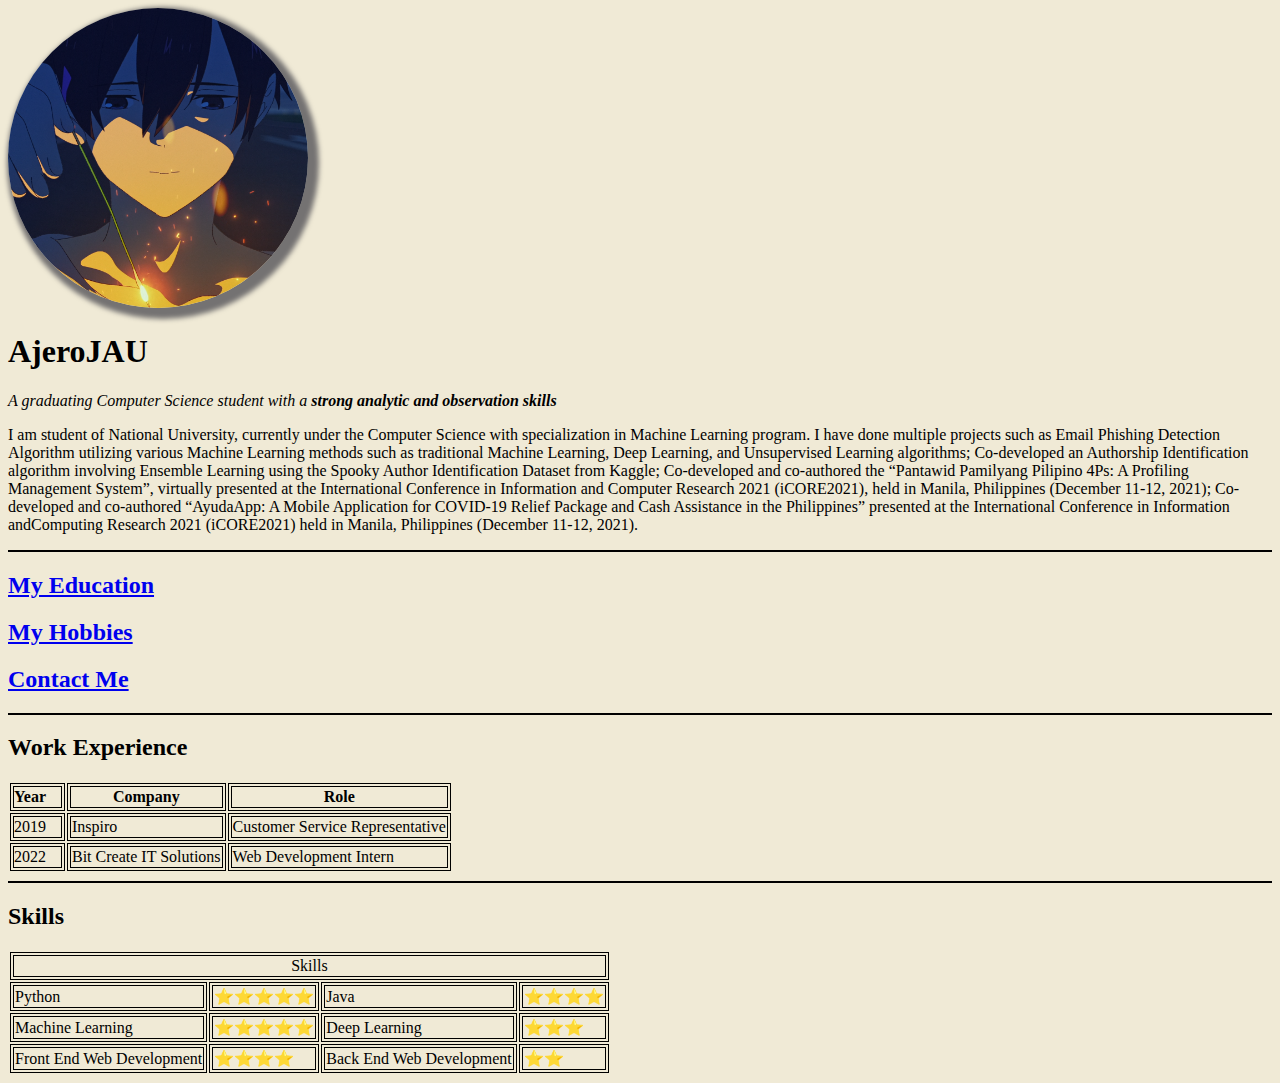
==== index.html @ 23a60d59 "Add initial sample cv website files" ====
<!DOCTYPE html>
<html lang="en-US">

<head>
    <meta charset="UTF-8">
    <meta http-equiv="X-UA-Compatible" content="IE=edge">
    <meta name="viewport" content="width=device-width, initial-scale=1.0">
    <meta name="description" content="">
    <link rel="shortcut icon" href="assets/img/favicon.ico" type="image/x-icon">
    <title>AjeroJAU Personal Site</title>
    <link rel="stylesheet" href="assets/style.css">
</head>

<body>
    <div class="square_div">
        <img src="assets/img/tomoya.png" alt="tomoya from summer ghost" id="tomoya_image">
    </div>
    <h1>AjeroJAU</h1>
    <p><em>A graduating Computer Science student with a <strong>strong analytic and observation skills</strong></em></p>
    <p>I am student of National University, currently under the Computer Science with specialization in Machine Learning
        program. I have done multiple projects such as Email Phishing Detection Algorithm utilizing various
        Machine Learning methods such as traditional Machine Learning, Deep Learning, and Unsupervised Learning
        algorithms; Co-developed an Authorship Identification algorithm involving
        Ensemble Learning using the Spooky Author Identification Dataset from Kaggle; Co-developed and co-authored the
        “Pantawid Pamilyang Pilipino 4Ps: A Profiling Management System”, virtually presented at the International
        Conference in Information and Computer Research 2021 (iCORE2021), held in Manila, Philippines (December 11-12,
        2021); Co-developed and co-authored “AyudaApp: A Mobile Application for COVID-19 Relief Package and Cash
        Assistance in the Philippines”
        presented at the International Conference in Information andComputing Research 2021 (iCORE2021) held in Manila,
        Philippines (December 11-12, 2021).
    </p>

    <hr size="2" color="black">
    <h2><a href="education.html">My Education</a></h2>
    <h2><a href="hobbies.html">My Hobbies</a></h2>
    <h2><a href="contact.html">Contact Me</a></h2>

    <hr size="2px" color="black">

    <h2><strong>Work Experience</strong></h2>

    <table class="work_table">
        <thead>
            <tr>
                <th style="padding: 0 15px 0 0;">Year</th>
                <th>Company</th>
                <th>Role</th>
            </tr>
        </thead>
        <tbody>
            <tr>
                <td style="padding: 0 15px 0 0;">2019</td>
                <td>Inspiro</td>
                <td>Customer Service Representative</td>
            </tr>
            <tr>
                <td style="padding: 0 15px 0 0;">2022</td>
                <td>Bit Create IT Solutions</td>
                <td>Web Development Intern</td>
            </tr>
        </tbody>
        <tfoot>

        </tfoot>
    </table>

    <hr size="2px" color="black">

    <h2><strong>Skills</strong></h2>

    <table class="work_table">
        <thead>
            <tr>
                <td colspan="4">
                    <center>Skills</center>
                </td>
            </tr>
        </thead>
        <tbody>
            <tr>
                <td>Python</td>
                <td>⭐⭐⭐⭐⭐</td>
                <td>Java</td>
                <td>⭐⭐⭐⭐</td>
            </tr>
            <tr>
                <td>Machine Learning</td>
                <td>⭐⭐⭐⭐⭐</td>
                <td>Deep Learning</td>
                <td>⭐⭐⭐</td>
            </tr>
            <tr>
                <td>Front End Web Development</td>
                <td>⭐⭐⭐⭐</td>
                <td>Back End Web Development</td>
                <td>⭐⭐</td>
            </tr>
        </tbody>
        <tfoot>

        </tfoot>
    </table>

</body>

</html>
---- assets/style.css ----
body{
    background-color: #f0ead6;
}

.square_div{
    display: inline-block;
    position: relative;
    height: 300px;
    width: 300px;
    overflow: hidden;
    border-radius: 50%;
    box-shadow: 5px 5px 5px 6px rgb(116, 114, 114);
}

.square_div img{
    width: auto;
    height: 100%;
    margin: 0 auto 0 -120px;
}

.work_table tr, .work_table th, .work_table td{
    border: 4px double black;
}

.skills_table tr, .skills_table th, .skills_table td{
    border: 4px double black;
}
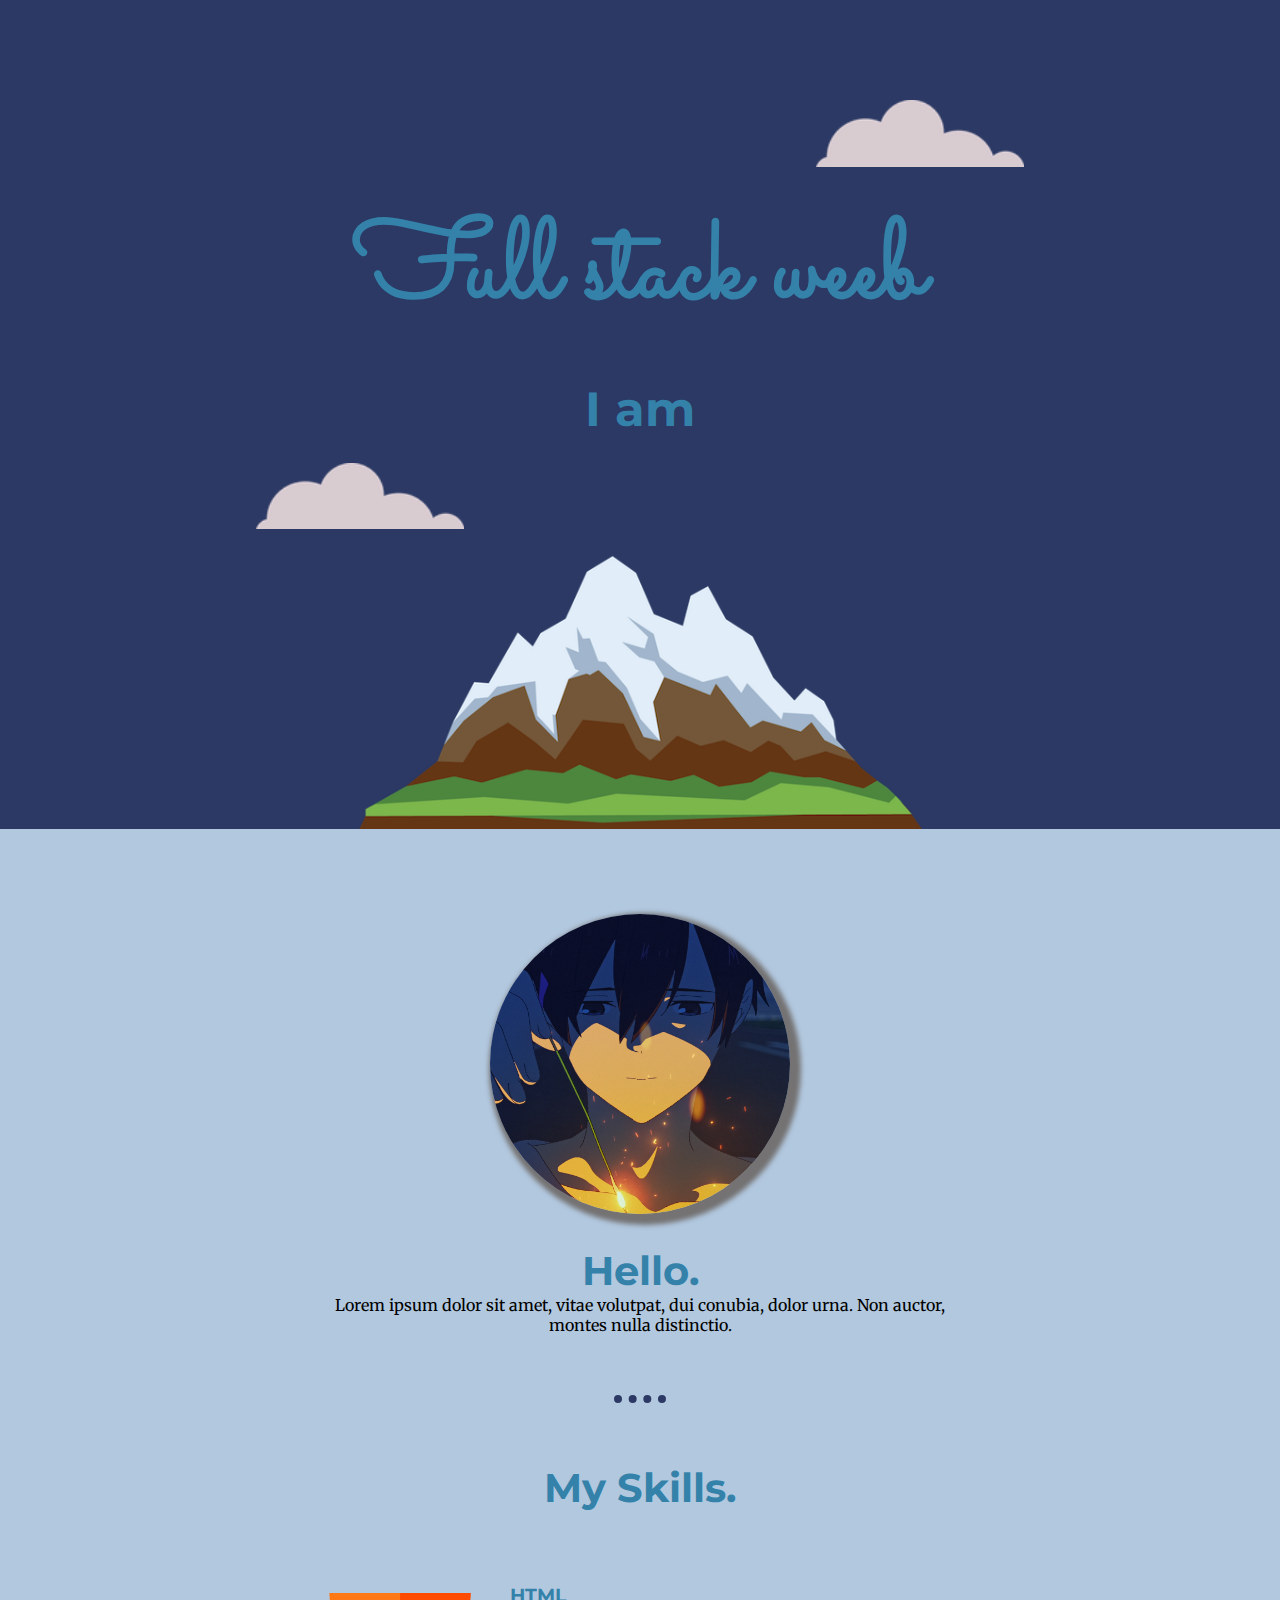
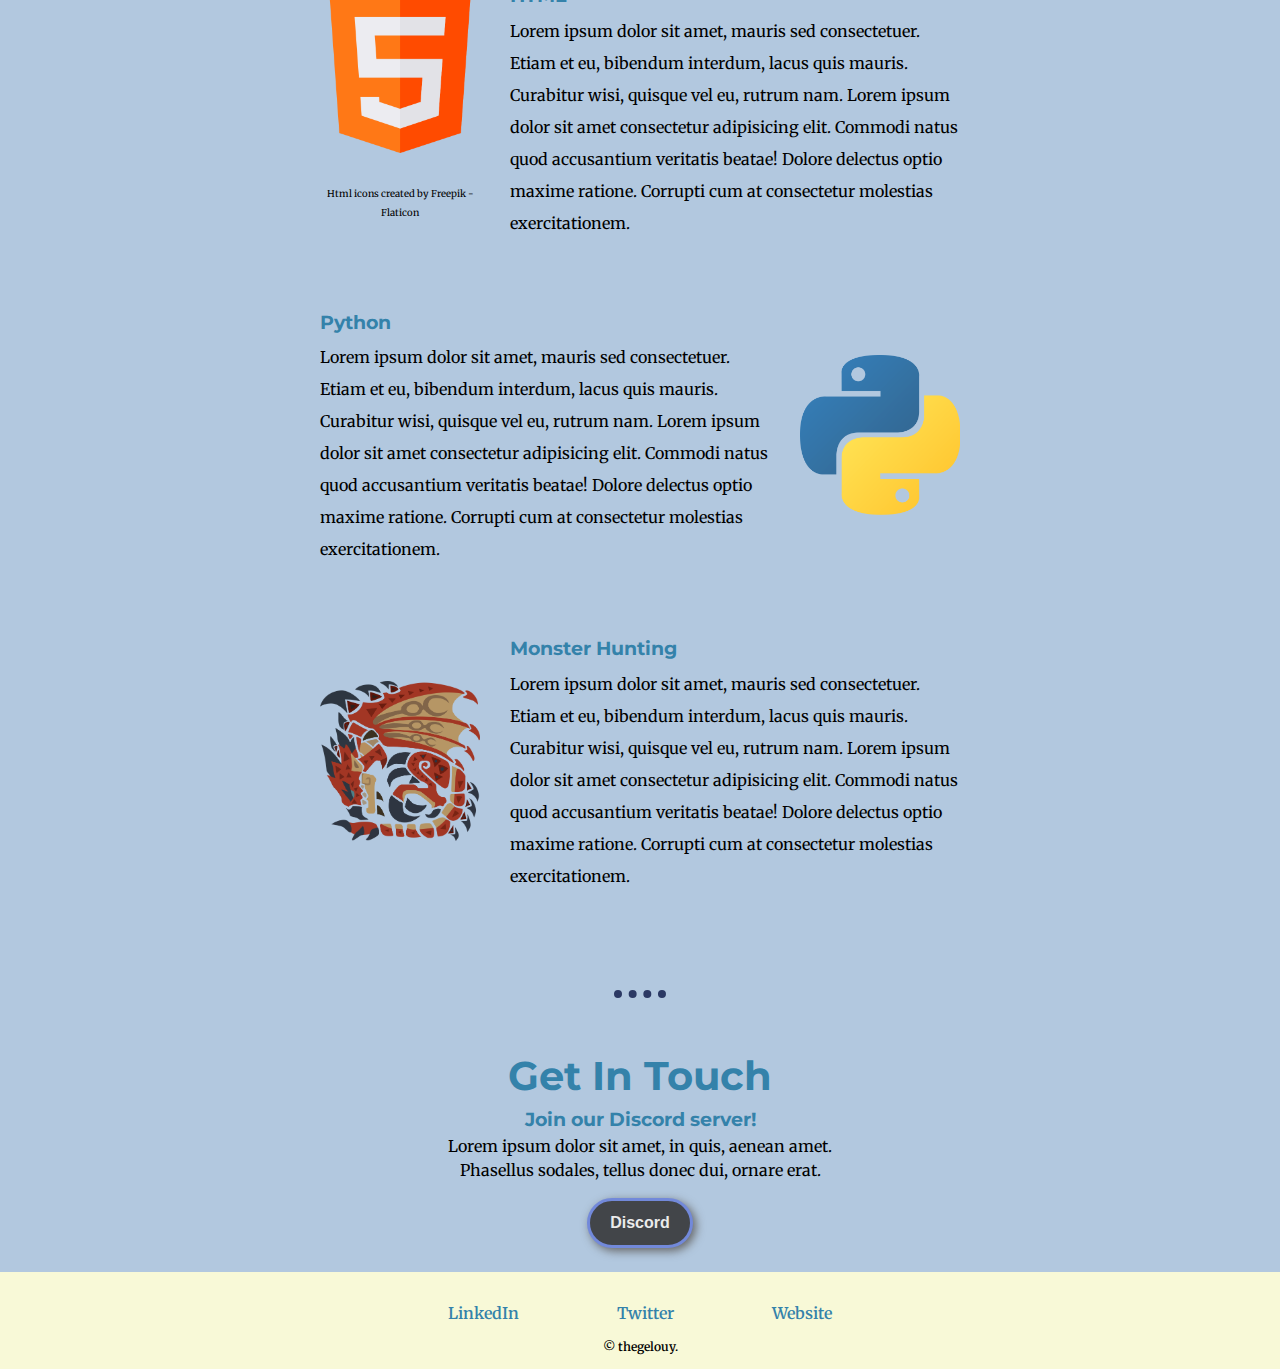
==== commit ed7bb547: "Site Version 2" ====
--- a/index.html
+++ b/index.html
@@ -1,105 +1,128 @@
 <!DOCTYPE html>
-<html lang="en-US">
+<html lang="en">
 
 <head>
     <meta charset="UTF-8">
     <meta http-equiv="X-UA-Compatible" content="IE=edge">
     <meta name="viewport" content="width=device-width, initial-scale=1.0">
-    <meta name="description" content="">
-    <link rel="shortcut icon" href="assets/img/favicon.ico" type="image/x-icon">
-    <title>AjeroJAU Personal Site</title>
+    <title>CSS Code Along</title>
     <link rel="stylesheet" href="assets/style.css">
+    <link rel="shortcut icon" href="assets/images/favicon.ico" type="image/x-icon">
+    <link rel="preconnect" href="https://fonts.googleapis.com">
+    <link rel="preconnect" href="https://fonts.gstatic.com" crossorigin>
+    <link
+        href="https://fonts.googleapis.com/css2?family=Merriweather:wght@300&family=Montserrat&family=Sacramento&display=swap"
+        rel="stylesheet">
 </head>
 
 <body>
-    <div class="square_div">
-        <img src="assets/img/tomoya.png" alt="tomoya from summer ghost" id="tomoya_image">
+
+    <div class="top-container">
+        <img src="assets/images/cloud.png" alt="cloud" class="cloud" id="first-cloud">
+        <h1>Full stack weeb</h1>
+        <h2>I am</h2>
+        <img src="assets/images/cloud.png" alt="cloud" class="cloud" id="second-cloud">
+        <img src="assets/images/mountain.png" alt="mountain" id="mountain">
     </div>
-    <h1>AjeroJAU</h1>
-    <p><em>A graduating Computer Science student with a <strong>strong analytic and observation skills</strong></em></p>
-    <p>I am student of National University, currently under the Computer Science with specialization in Machine Learning
-        program. I have done multiple projects such as Email Phishing Detection Algorithm utilizing various
-        Machine Learning methods such as traditional Machine Learning, Deep Learning, and Unsupervised Learning
-        algorithms; Co-developed an Authorship Identification algorithm involving
-        Ensemble Learning using the Spooky Author Identification Dataset from Kaggle; Co-developed and co-authored the
-        “Pantawid Pamilyang Pilipino 4Ps: A Profiling Management System”, virtually presented at the International
-        Conference in Information and Computer Research 2021 (iCORE2021), held in Manila, Philippines (December 11-12,
-        2021); Co-developed and co-authored “AyudaApp: A Mobile Application for COVID-19 Relief Package and Cash
-        Assistance in the Philippines”
-        presented at the International Conference in Information andComputing Research 2021 (iCORE2021) held in Manila,
-        Philippines (December 11-12, 2021).
-    </p>
 
-    <hr size="2" color="black">
-    <h2><a href="education.html">My Education</a></h2>
-    <h2><a href="hobbies.html">My Hobbies</a></h2>
-    <h2><a href="contact.html">Contact Me</a></h2>
+    <div class="middle-container">
 
-    <hr size="2px" color="black">
+        <div class="profile">
+            <div class="circle-image">
+                <img src="assets/images/tomoya.png" alt="tomoya" id="tomoya">
 
-    <h2><strong>Work Experience</strong></h2>
+            </div>
+            <h2>Hello.</h2>
+            <p>Lorem ipsum dolor sit amet, vitae volutpat, dui conubia, dolor urna. Non auctor, montes nulla distinctio.
+            </p>
+        </div>
 
-    <table class="work_table">
-        <thead>
-            <tr>
-                <th style="padding: 0 15px 0 0;">Year</th>
-                <th>Company</th>
-                <th>Role</th>
-            </tr>
-        </thead>
-        <tbody>
-            <tr>
-                <td style="padding: 0 15px 0 0;">2019</td>
-                <td>Inspiro</td>
-                <td>Customer Service Representative</td>
-            </tr>
-            <tr>
-                <td style="padding: 0 15px 0 0;">2022</td>
-                <td>Bit Create IT Solutions</td>
-                <td>Web Development Intern</td>
-            </tr>
-        </tbody>
-        <tfoot>
+        <hr>
 
-        </tfoot>
-    </table>
+        <div class="skills">
+            <h2>My Skills.</h2>
+            <div class="skill-row-html">
+                <div class="skill-img-html">
+                    <img class="html-img" src="assets/images/html.png" alt="html"><br>
+                    <a href="https://www.flaticon.com/free-icons/html" class="img-attribute" title="html icons"
+                        target="_blank">
+                        Html icons created by Freepik -Flaticon
+                    </a>
+                </div>
+                <div class="skill-content">
+                    <h3>HTML</h3>
+                    <p class="skill-html-p">Lorem ipsum dolor sit amet, mauris sed consectetuer. Etiam et eu, bibendum
+                        interdum, lacus quis mauris. Curabitur wisi, quisque vel eu, rutrum nam. Lorem ipsum dolor sit
+                        amet
+                        consectetur adipisicing elit.
+                        Commodi natus quod accusantium veritatis beatae! Dolore delectus optio maxime ratione. Corrupti
+                        cum
+                        at consectetur molestias exercitationem.</p>
+                </div>
+            </div>
 
-    <hr size="2px" color="black">
+            <div class="skill-row-python">
+                <div class="skill-img-python">
+                    <img class="python-img" src="assets/images/python.png" alt="python">
+                </div>
 
-    <h2><strong>Skills</strong></h2>
 
-    <table class="work_table">
-        <thead>
-            <tr>
-                <td colspan="4">
-                    <center>Skills</center>
-                </td>
-            </tr>
-        </thead>
-        <tbody>
-            <tr>
-                <td>Python</td>
-                <td>⭐⭐⭐⭐⭐</td>
-                <td>Java</td>
-                <td>⭐⭐⭐⭐</td>
-            </tr>
-            <tr>
-                <td>Machine Learning</td>
-                <td>⭐⭐⭐⭐⭐</td>
-                <td>Deep Learning</td>
-                <td>⭐⭐⭐</td>
-            </tr>
-            <tr>
-                <td>Front End Web Development</td>
-                <td>⭐⭐⭐⭐</td>
-                <td>Back End Web Development</td>
-                <td>⭐⭐</td>
-            </tr>
-        </tbody>
-        <tfoot>
+                <div class="skill-content">
+                    <h3>Python</h3>
+                    <p class="skill-python-p">Lorem ipsum dolor sit amet, mauris sed consectetuer. Etiam et eu, bibendum
+                        interdum, lacus quis mauris. Curabitur wisi, quisque vel eu, rutrum nam. Lorem ipsum dolor sit
+                        amet
+                        consectetur adipisicing elit.
+                        Commodi natus quod accusantium veritatis beatae! Dolore delectus optio maxime ratione. Corrupti
+                        cum
+                        at consectetur molestias exercitationem. </p>
+                </div>
+            </div>
 
-        </tfoot>
-    </table>
+            <div class="skill-row-mh">
+                <div class="skill-img-mh">
+                    <img class="python-img" src="assets/images/rathalos.png" alt="rathalos">
+                </div>
+
+
+                <div class="skill-content">
+                    <h3>Monster Hunting</h3>
+                    <p class="skill-python-p">Lorem ipsum dolor sit amet, mauris sed consectetuer. Etiam et eu, bibendum
+                        interdum, lacus quis mauris. Curabitur wisi, quisque vel eu, rutrum nam. Lorem ipsum dolor sit
+                        amet
+                        consectetur adipisicing elit.
+                        Commodi natus quod accusantium veritatis beatae! Dolore delectus optio maxime ratione. Corrupti
+                        cum
+                        at consectetur molestias exercitationem. </p>
+                </div>
+            </div>
+        </div>
+
+    </div>
+
+    <hr>
+
+    <div class="contact-me">
+        <h2>Get In Touch</h2>
+        <h3>Join our Discord server!</h3>
+        <p>Lorem ipsum dolor sit amet, in quis, aenean amet. Phasellus sodales, tellus donec dui, ornare erat.</p>
+        <a class="btn" href="mailto:ajerojau@gmail.com">Discord</a>
+    </div>
+
+    </div>
+
+
+    <div class="bottom-container">
+        <div class="footer-content">
+            <div class="footer-links">
+                <a class="footer-link" href="https://www.linkedin.com/thegelouy">LinkedIn</a>
+                <a class="footer-link" href="https://twitter.com/thegelouy">Twitter</a>
+                <a class="footer-link" href="https://www.appbrewery.co/">Website</a>
+            </div>
+            <p class="copyright">© thegelouy.</p>
+        </div>
+
+    </div>
 
 </body>
 
--- a/assets/style.css
+++ b/assets/style.css
@@ -1,27 +1,473 @@
+html {
+    width: 100%;
+}
+
 body{
-    background-color: #f0ead6;
-}
-
-.square_div{
-    display: inline-block;
+   background-color: #B2C8DF;
+   font-family: 'Merriweather', serif;
+   font-size: 1rem;
+   margin: 0;
+}
+
+h1{
+    color: #3482AA;
+    font-family: 'Sacramento', cursive;
+    font-size: 5.265rem;
+    margin: 0;
+}
+
+
+h2{
+    font-size: 2.5rem;
+}
+
+h2, h3{
+    color: #3482AA;
+    font-family: 'Montserrat', sans-serif;
+    margin: 0;
+}
+
+p{
+    margin: 0;
+}
+
+.top-container{
+    align-items: center;
+    background-color: #2B3964;
+    display: flex;
+    flex-direction: column;
+    justify-content: center;
+    margin: 0 auto;
+    padding-top: 6.25rem;
+    row-gap: 25px;
+    text-align: center;
+}
+
+.top-container > h1{
+    font-size: 7rem;
+}
+
+.top-container > h2, .top-container > h3{
+    font-size: 3rem;
+}
+
+.cloud {
+    width: 13rem;
+}
+
+#first-cloud{
+    left: 17.5rem;
     position: relative;
-    height: 300px;
-    width: 300px;
-    overflow: hidden;
+}
+
+#second-cloud{
+    position: relative;
+    right: 17.5rem;
+}
+
+#mountain{
+    display: block;
+    margin: 0 auto;
+    width: 35.25rem;
+}
+
+.middle-container{
+    background-color: #B2C8DF;
+    padding: 25px 0;
+    width: 100%;
+} 
+
+.profile{
+    margin: 3.75rem auto;
+    text-align: center ;
+    width: 50%;
+}
+
+.circle-image{
     border-radius: 50%;
     box-shadow: 5px 5px 5px 6px rgb(116, 114, 114);
-}
-
-.square_div img{
-    width: auto;
+    height: 300px;
+    margin: 0 auto;
+    overflow: hidden;
+    width: 300px;
+}
+
+.circle-image img{
     height: 100%;
-    margin: 0 auto 0 -120px;
-}
-
-.work_table tr, .work_table th, .work_table td{
-    border: 4px double black;
-}
-
-.skills_table tr, .skills_table th, .skills_table td{
-    border: 4px double black;
-}
+    margin: 0 auto 0 -125px;
+}
+
+.profile > h2{
+    margin-top: 2rem;
+}
+
+hr{
+    border-style: none;
+    border-top: 8px dotted #2B3964;
+    width: 4%;
+}
+
+.skills{
+    margin: 3.75rem auto;
+    text-align: center;
+    width: 50%;
+}
+
+.img-attribute{
+    color: black;
+    text-align: center;
+    font-size: .6rem;
+    text-decoration: none;
+}
+
+.img-attribute:hover{
+    color: #F9C4AC;
+}
+
+.img-attribute:visited:hover{
+    color: #F9C4AC;
+}
+
+.skill-row-html{
+    display: flex;
+    line-height: 2;
+    margin: 65px auto;
+    text-align: left;
+}
+
+.skill-row-python{
+    display: flex;
+    flex-direction: row-reverse;
+    line-height: 2;
+    margin: 65px auto;
+    text-align: left;
+}
+
+.skill-row-mh{
+    display: flex;
+    line-height: 2;
+    margin: 65px auto;
+    text-align: left;
+}
+
+.skill-row > h3{
+    display: inline-block;
+    margin: 0;
+}
+
+.skill-img-html{
+    display: flex;
+    flex-direction: column;
+    justify-content: center;
+    margin-right: 1.85rem;
+    width: 25%;
+}
+
+.skill-img-python{
+    display: flex;
+    flex-direction: column;
+    justify-content: center;
+    margin-left: 1.85rem;
+    width: 25%;
+}
+
+.skill-img-mh{
+    display: flex;
+    flex-direction: column;
+    justify-content: center;
+    margin-right: 1.85rem;
+    width: 25%;
+}
+
+.skill-content{
+    display: flex;
+    flex-direction: column;
+}
+
+/* .html-img, .python-img{
+    width: 25%;
+} */
+
+/* .html-img{
+    float: left;
+    margin-right: 1.875rem;
+} */
+
+/* .python-img{
+    float: right;
+    margin-left: 1.875rem;
+} */
+
+.contact-me{
+    background-color: #B2C8DF;
+    line-height: 1.5;
+    margin: 3rem auto 1.5rem;
+    text-align: center;
+    width: 35%;
+}
+
+.contact-me > a{
+    color: rgb(235, 235, 235);
+    display: inline-block;
+    margin-top: 1rem;
+    text-decoration: none;
+    font-weight: 600;
+}
+
+.contact-me > a:hover{
+    color: #3482AA;
+}
+
+.contact-me > a:visited:hover{
+    color: #3482AA;
+}
+
+.bottom-container{
+    background-color: #F8F9D7;
+    margin: 0 auto;
+    padding: 15px 0;
+    text-align: center;
+    width: 100%;
+}
+
+.footer-content{
+    display: flex;
+    margin: 0 auto;
+    flex-direction: column;
+    width: 30%;
+}
+
+.footer-links{
+    display: flex;
+    justify-content: space-between;
+}
+
+.footer-links > a{
+    color: #3482AA;
+    display: inline-block;
+    margin-top: 1rem;
+    text-decoration: none;
+    font-weight: 600;
+}
+
+.footer-links > a:hover{
+    color: black;
+}
+
+.footer-links > a:visited:hover{
+    color: black;
+}
+
+.footer-content > p{
+    color: black;
+    display: block;
+    font-size: 0.75rem;
+    margin-top: 1rem;
+    text-decoration: none;
+    font-weight: 600;
+}
+
+.btn {
+    -webkit-border-radius: 1.8rem;
+    -moz-border-radius: 1.8rem;
+    border-radius: 1.8rem;
+    -webkit-box-shadow: 0.1875rem 0.1875rem 0.625rem #666666;
+    -moz-box-shadow: 0.1875rem 0.1875rem 0.625rem #666666;
+    box-shadow: 0.1875rem 0.1875rem 0.625rem #666666;
+    font-family: Arial;
+    color: #ffffff;
+    font-size: 1rem;
+    background: #424549;
+    padding: 0.625rem 1.25rem;
+    border: solid #7289da 0.2rem;
+    text-decoration: none;
+  }
+  
+.btn:hover {
+    background: #7289da;
+    text-decoration: none;
+}
+
+
+/* ########################################################################### */
+
+@media screen and (max-width: 480px) {
+    
+    h1{
+        color: #3482AA;
+        font-family: 'Sacramento', cursive;
+        font-size: 3.5rem;
+        margin: 0;
+    }
+    
+    
+    h2{
+        font-size: 1.5rem;
+    }
+
+    .top-container{
+        align-items: center;
+        background-color: #2B3964;
+        display: flex;
+        flex-direction: column;
+        justify-content: center;
+        margin: 0 auto;
+        overflow: hidden;
+        padding-top: 3.25rem;
+        row-gap: 0.75rem;
+        text-align: center;
+    }
+    
+    .top-container > h1{
+        font-size: 4rem;
+        line-height: 0.95;
+    }
+    
+    .top-container > h2, .top-container > h3{
+        font-size: 1.5rem;
+        line-height: 0.25;
+    }
+    
+    .cloud {
+        width: 10rem;
+    }
+    
+    #first-cloud{
+        left: 9.5rem;
+        position: relative;
+    }
+    
+    #second-cloud{
+        position: relative;
+        right: 9.5rem;
+    }
+    
+    #mountain{
+        display: block;
+        margin: 0 auto;
+        width: 19.25rem;
+    }
+    
+    .middle-container{
+        background-color: #B2C8DF;
+        padding: 1rem 0 1.5rem;
+        width: 100%;
+    } 
+    
+    .profile{
+        margin: 2.25rem auto 2.75rem;
+        text-align: center ;
+        width: 100%;
+    }
+    
+    .circle-image{
+        border-radius: 50%;
+        box-shadow: 5px 5px 5px 6px rgb(116, 114, 114);
+        height: 200px;
+        margin: 0 auto;
+        overflow: hidden;
+        width: 200px;
+    }
+    
+    .circle-image img{
+        height: 100%;
+        margin: 0 auto 0 -82.5px;
+    }
+    
+    .profile > h2{
+        margin: 2rem 0 0.5rem;
+
+    }
+    
+    hr{
+        border-style: none;
+        border-top: 0.5rem dotted #2B3964;
+        width: 20%;
+    }
+    
+    .skills{
+        margin: 3.75rem auto;
+        text-align: center;
+        width: 90%;
+    }
+
+    .img-attribute{
+        color: black;
+        text-align: center;
+        font-size: .55rem;
+        text-decoration: none;
+    }
+
+    .skills > div{
+        align-items: center;
+        display: flex;
+        flex-direction: column;
+        line-height: 1.55;
+        margin: 4rem auto;
+        text-align: left;
+    }
+    
+    .skill-img-html{
+        display: flex;
+        flex-direction: column;
+        justify-content: center;
+        margin: 0 0 1rem;
+        width: 60%;
+    }
+    
+    .skill-img-python{
+        display: flex;
+        flex-direction: column;
+        justify-content: center;
+        margin: 0 0 1rem;
+        width: 60%;
+    }
+    
+    .skill-img-mh{
+        display: flex;
+        flex-direction: column;
+        justify-content: center;
+        margin: 0 0 1rem;
+        width: 60%;
+    }
+    
+    .contact-me{
+        background-color: #B2C8DF;
+        line-height: 1.5;
+        margin: 3rem auto 1.5rem;
+        text-align: center;
+        width: 90%;
+    }
+    
+    .bottom-container{
+        background-color: #F8F9D7;
+        margin: 0 auto;
+        padding: 15px 0;
+        text-align: center;
+        width: 100%;
+    }
+    
+    .footer-content{
+        display: flex;
+        margin: 0 auto;
+        flex-direction: column;
+        width: 90%;
+    }
+
+    .btn {
+        -webkit-border-radius: 1.8rr;
+        -moz-border-radius: 1.8rem;
+        border-radius: 1.8rem;
+        -webkit-box-shadow: 0.1875rem 0.1875rem 0.625rem #666666;
+        -moz-box-shadow: 0.1875rem 0.1875rem 0.625rem #666666;
+        box-shadow: 0.1875rem 0.1875rem 0.625rem #666666;
+        font-family: Arial;
+        color: #ffffff;
+        font-size: 0.9rem;
+        background: #424549;
+        padding: 0.625rem 1.25rem;
+        border: solid #7289da 0.2rem;
+        text-decoration: none;
+      }
+      
+  }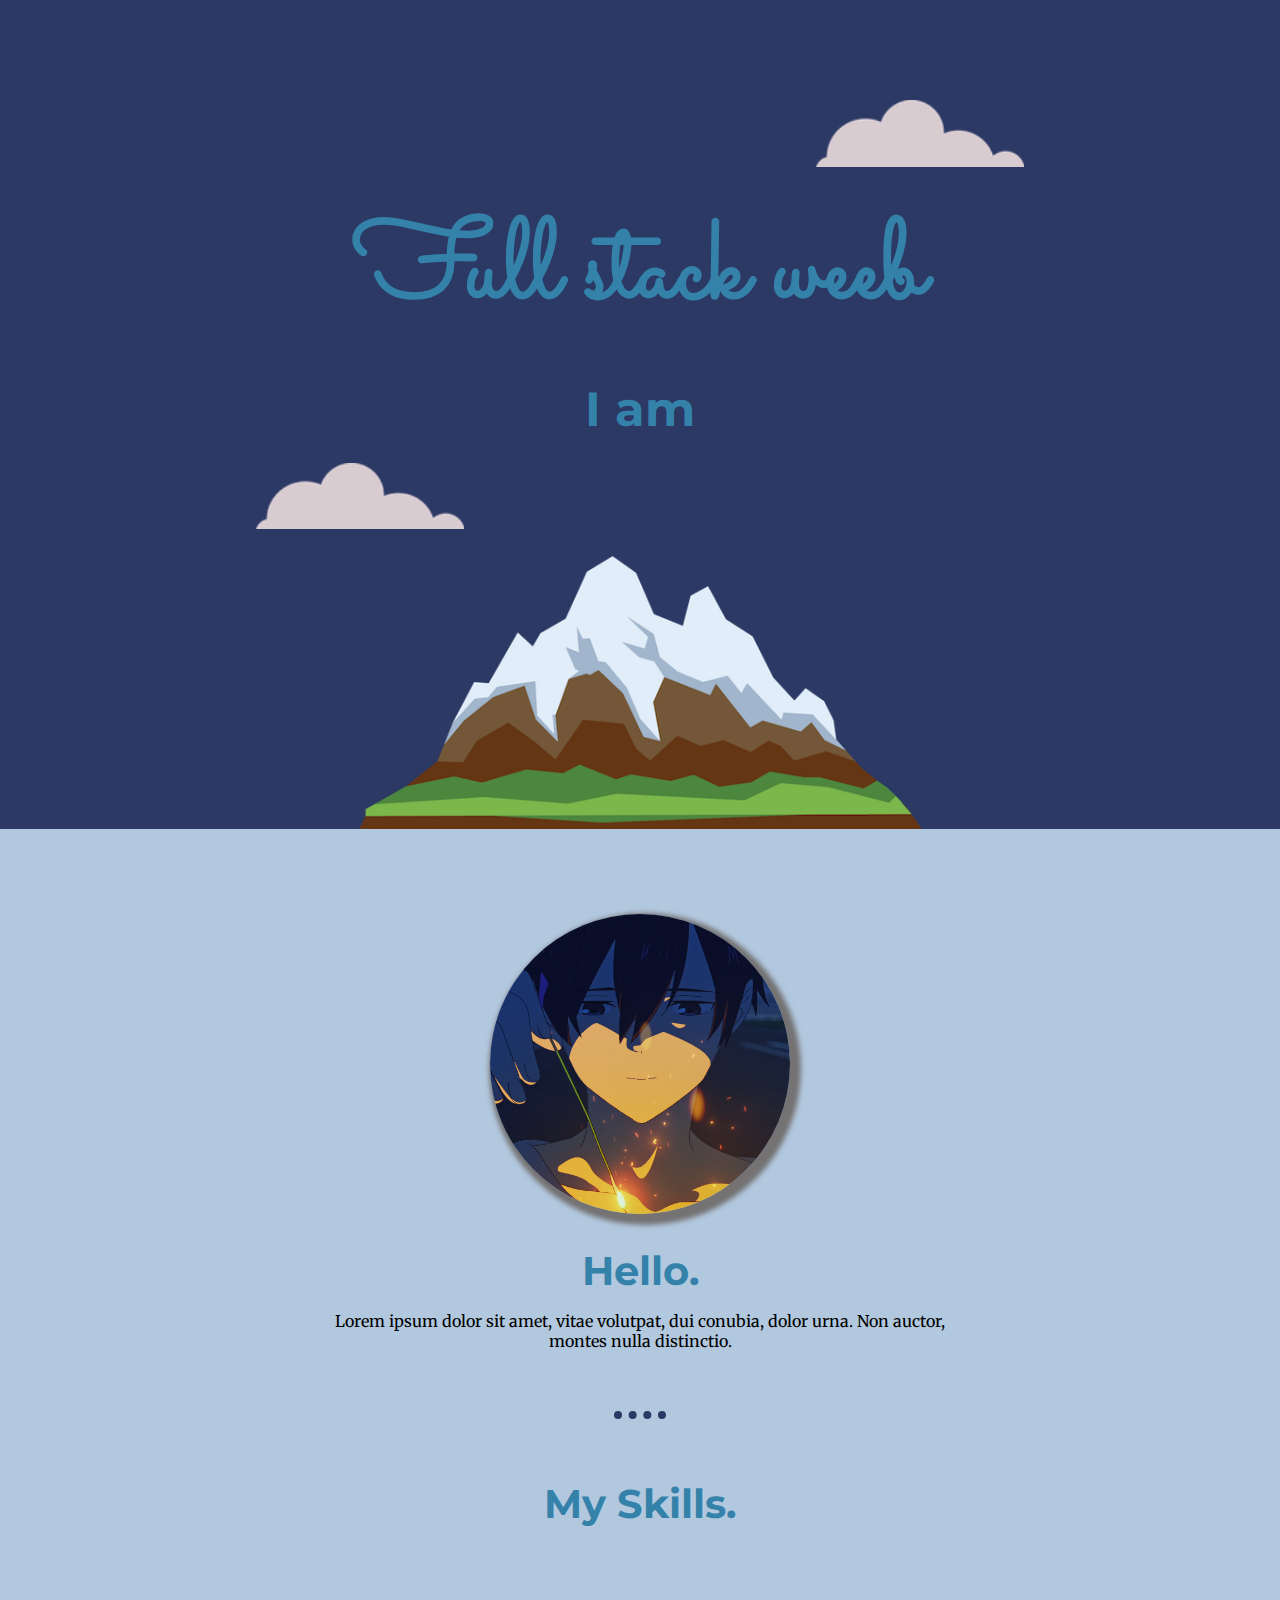
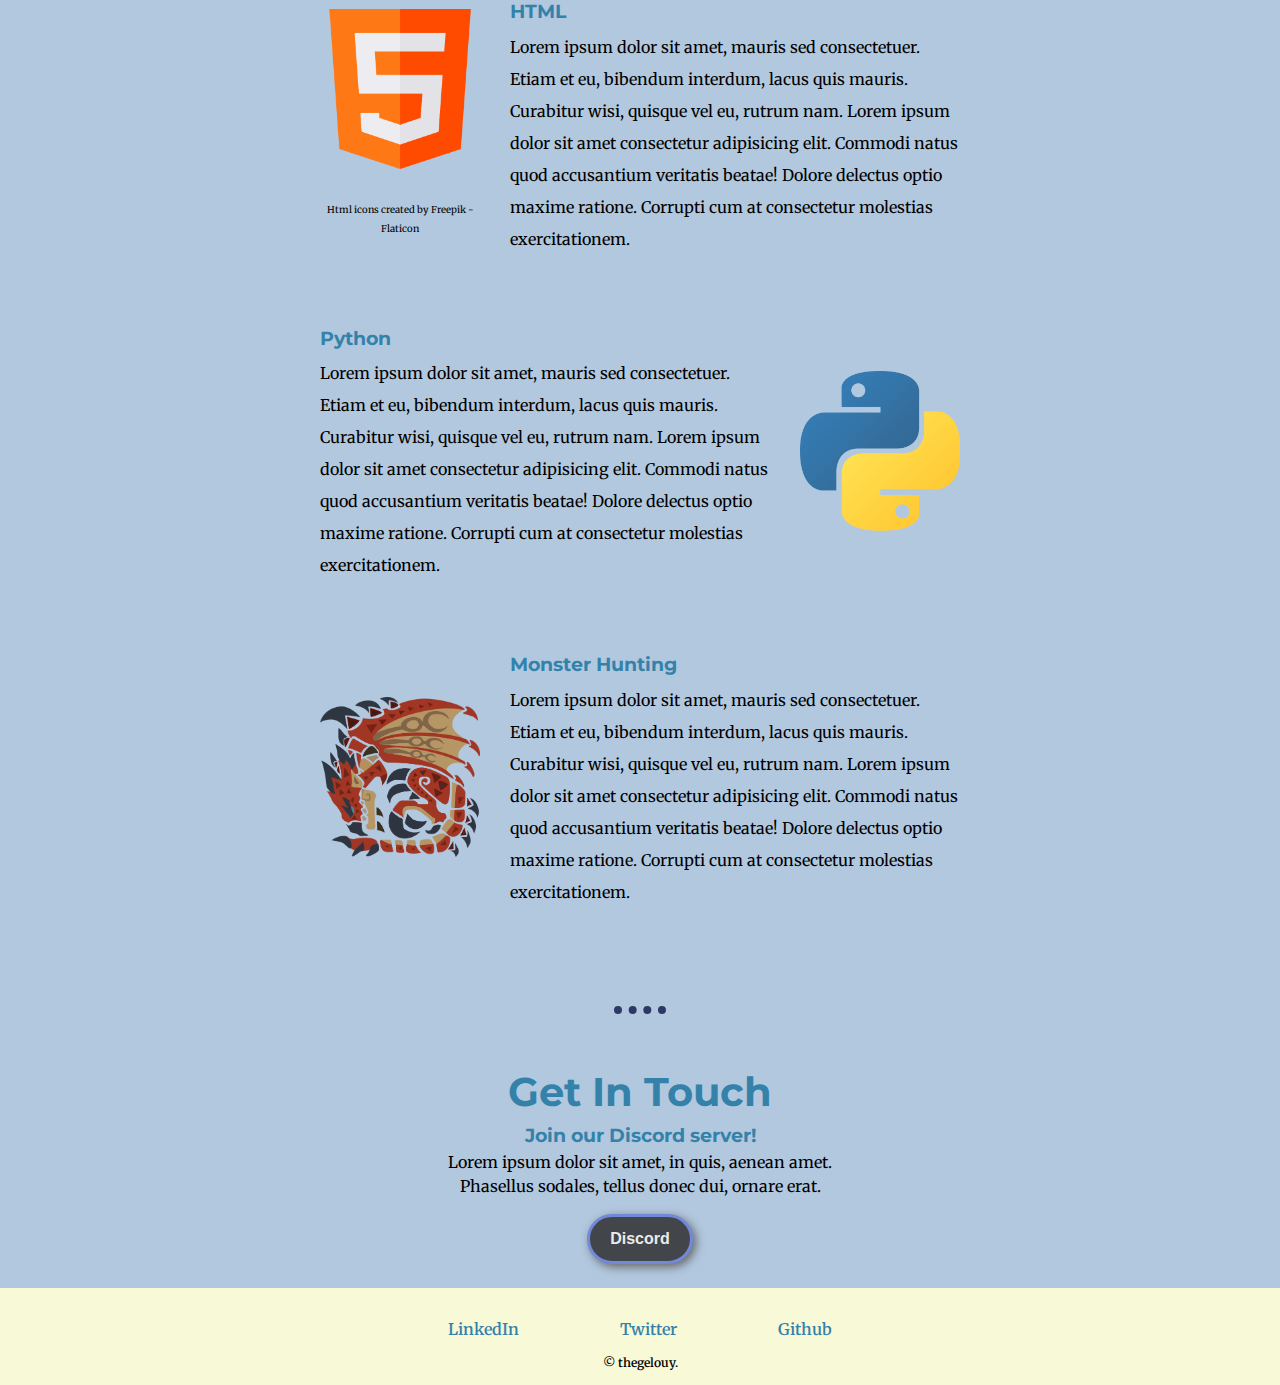
==== commit 7dd48d89: "added hunting easter egg and fixed link redirects" ====
--- a/index.html
+++ b/index.html
@@ -13,6 +13,7 @@
     <link
         href="https://fonts.googleapis.com/css2?family=Merriweather:wght@300&family=Montserrat&family=Sacramento&display=swap"
         rel="stylesheet">
+    <script src="assets/script.js" defer></script>
 </head>
 
 <body>
@@ -43,7 +44,7 @@
             <h2>My Skills.</h2>
             <div class="skill-row-html">
                 <div class="skill-img-html">
-                    <img class="html-img" src="assets/images/html.png" alt="html"><br>
+                    <img class="" src="assets/images/html.png" alt="html"><br>
                     <a href="https://www.flaticon.com/free-icons/html" class="img-attribute" title="html icons"
                         target="_blank">
                         Html icons created by Freepik -Flaticon
@@ -63,7 +64,7 @@
 
             <div class="skill-row-python">
                 <div class="skill-img-python">
-                    <img class="python-img" src="assets/images/python.png" alt="python">
+                    <img class="" src="assets/images/python.png" alt="python">
                 </div>
 
 
@@ -80,11 +81,10 @@
             </div>
 
             <div class="skill-row-mh">
-                <div class="skill-img-mh">
-                    <img class="python-img" src="assets/images/rathalos.png" alt="rathalos">
+                <div class="skill-img-mh" id="skill-img-mh">
+                    <img id="mh-img" onclick="changeBackgroundColor('red');" src="assets/images/rathalos.png"
+                        alt="rathalos">
                 </div>
-
-
                 <div class="skill-content">
                     <h3>Monster Hunting</h3>
                     <p class="skill-python-p">Lorem ipsum dolor sit amet, mauris sed consectetuer. Etiam et eu, bibendum
@@ -115,15 +115,14 @@
     <div class="bottom-container">
         <div class="footer-content">
             <div class="footer-links">
-                <a class="footer-link" href="https://www.linkedin.com/thegelouy">LinkedIn</a>
-                <a class="footer-link" href="https://twitter.com/thegelouy">Twitter</a>
-                <a class="footer-link" href="https://www.appbrewery.co/">Website</a>
+                <a class="footer-link" href="https://www.linkedin.com/in/thegelouy" target="_blank">LinkedIn</a>
+                <a class="footer-link" href="https://twitter.com/thegelouyy" target="_blank">Twitter</a>
+                <a class="footer-link" href="https://github.com/outworldthing" target="_blank">Github</a>
             </div>
             <p class="copyright">© thegelouy.</p>
         </div>
 
     </div>
-
 </body>
 
 </html>--- a/assets/style.css
+++ b/assets/style.css
@@ -101,6 +101,10 @@
     margin-top: 2rem;
 }
 
+.profile > p{
+    margin-top: 1rem;
+}
+
 hr{
     border-style: none;
     border-top: 8px dotted #2B3964;
@@ -197,6 +201,55 @@
     float: right;
     margin-left: 1.875rem;
 } */
+
+/* #mh-img{
+    float: right;
+    margin-left: 1.875rem;
+} */
+
+.ambush{
+    position: absolute;
+    width: 13%;
+}
+
+.vibrate {
+    animation: shake 0.4s;
+    animation-iteration-count: infinite;
+}
+  
+@keyframes shake {
+0% { transform: translate(1px, 1px) rotate(0deg); }
+10% { transform: translate(-1px, -2px) rotate(-1deg); }
+20% { transform: translate(-3px, 0px) rotate(1deg); }
+30% { transform: translate(3px, 2px) rotate(0deg); }
+40% { transform: translate(1px, -1px) rotate(1deg); }
+50% { transform: translate(-1px, 2px) rotate(-1deg); }
+60% { transform: translate(-3px, 1px) rotate(0deg); }
+70% { transform: translate(3px, 1px) rotate(-1deg); }
+80% { transform: translate(-1px, -1px) rotate(1deg); }
+90% { transform: translate(1px, 2px) rotate(0deg); }
+100% { transform: translate(1px, -2px) rotate(-1deg); }
+}
+
+.shimmer {
+    animation: shimmer 0.7s;
+    animation-iteration-count: infinite;
+}
+
+@keyframes shimmer {
+    0% { opacity: 1; }
+    10% { opacity: 0.8; }
+    25% { opacity: 0.6; }
+    30% { opacity: 0.4; }
+    40% { opacity: 0.2; }
+    50% { opacity: 0.0; }
+    60% { opacity: 0.2; }
+    70% { opacity: 0.4; }
+    80% { opacity: 0.6; }
+    90% { opacity: 0.8; }
+    100% { opacity: 1; }
+}
+
 
 .contact-me{
     background-color: #B2C8DF;
@@ -430,6 +483,11 @@
         margin: 0 0 1rem;
         width: 60%;
     }
+
+    .ambush{
+        position: absolute;
+        width: 54%;
+    }
     
     .contact-me{
         background-color: #B2C8DF;
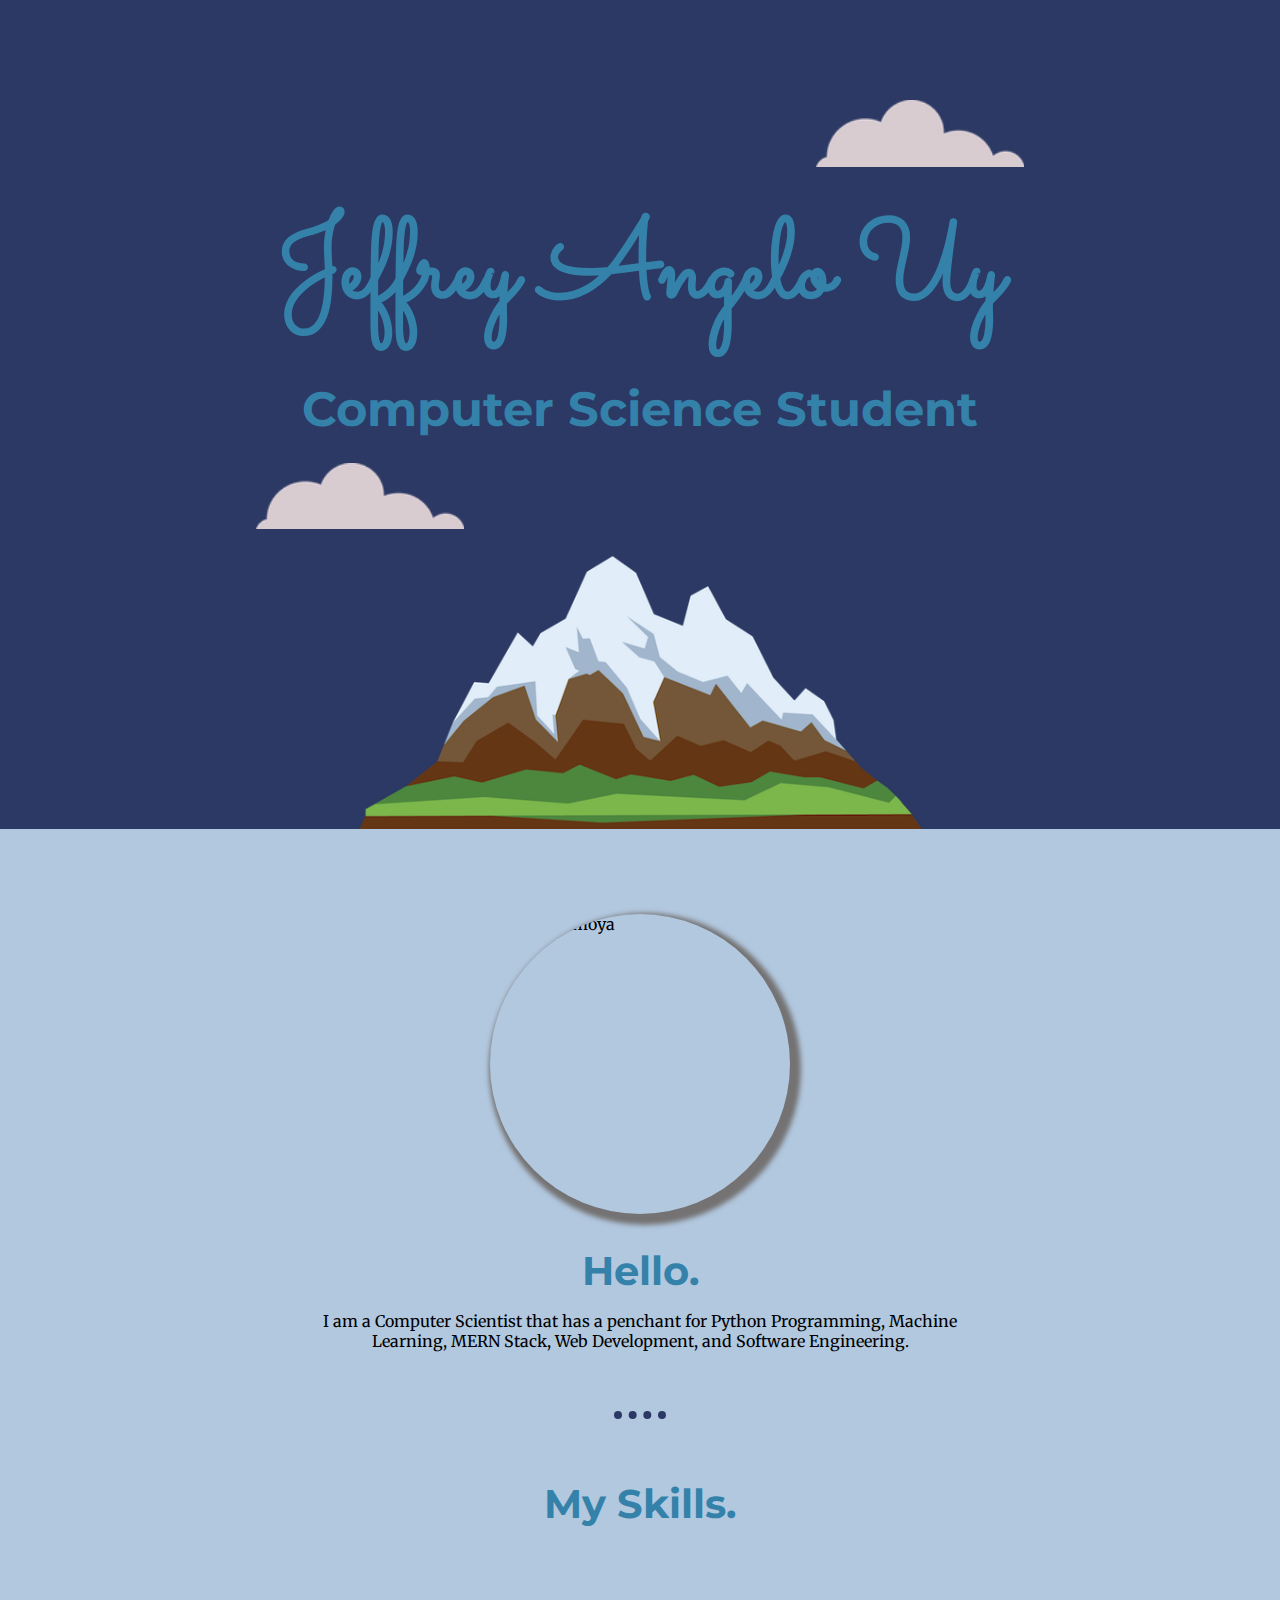
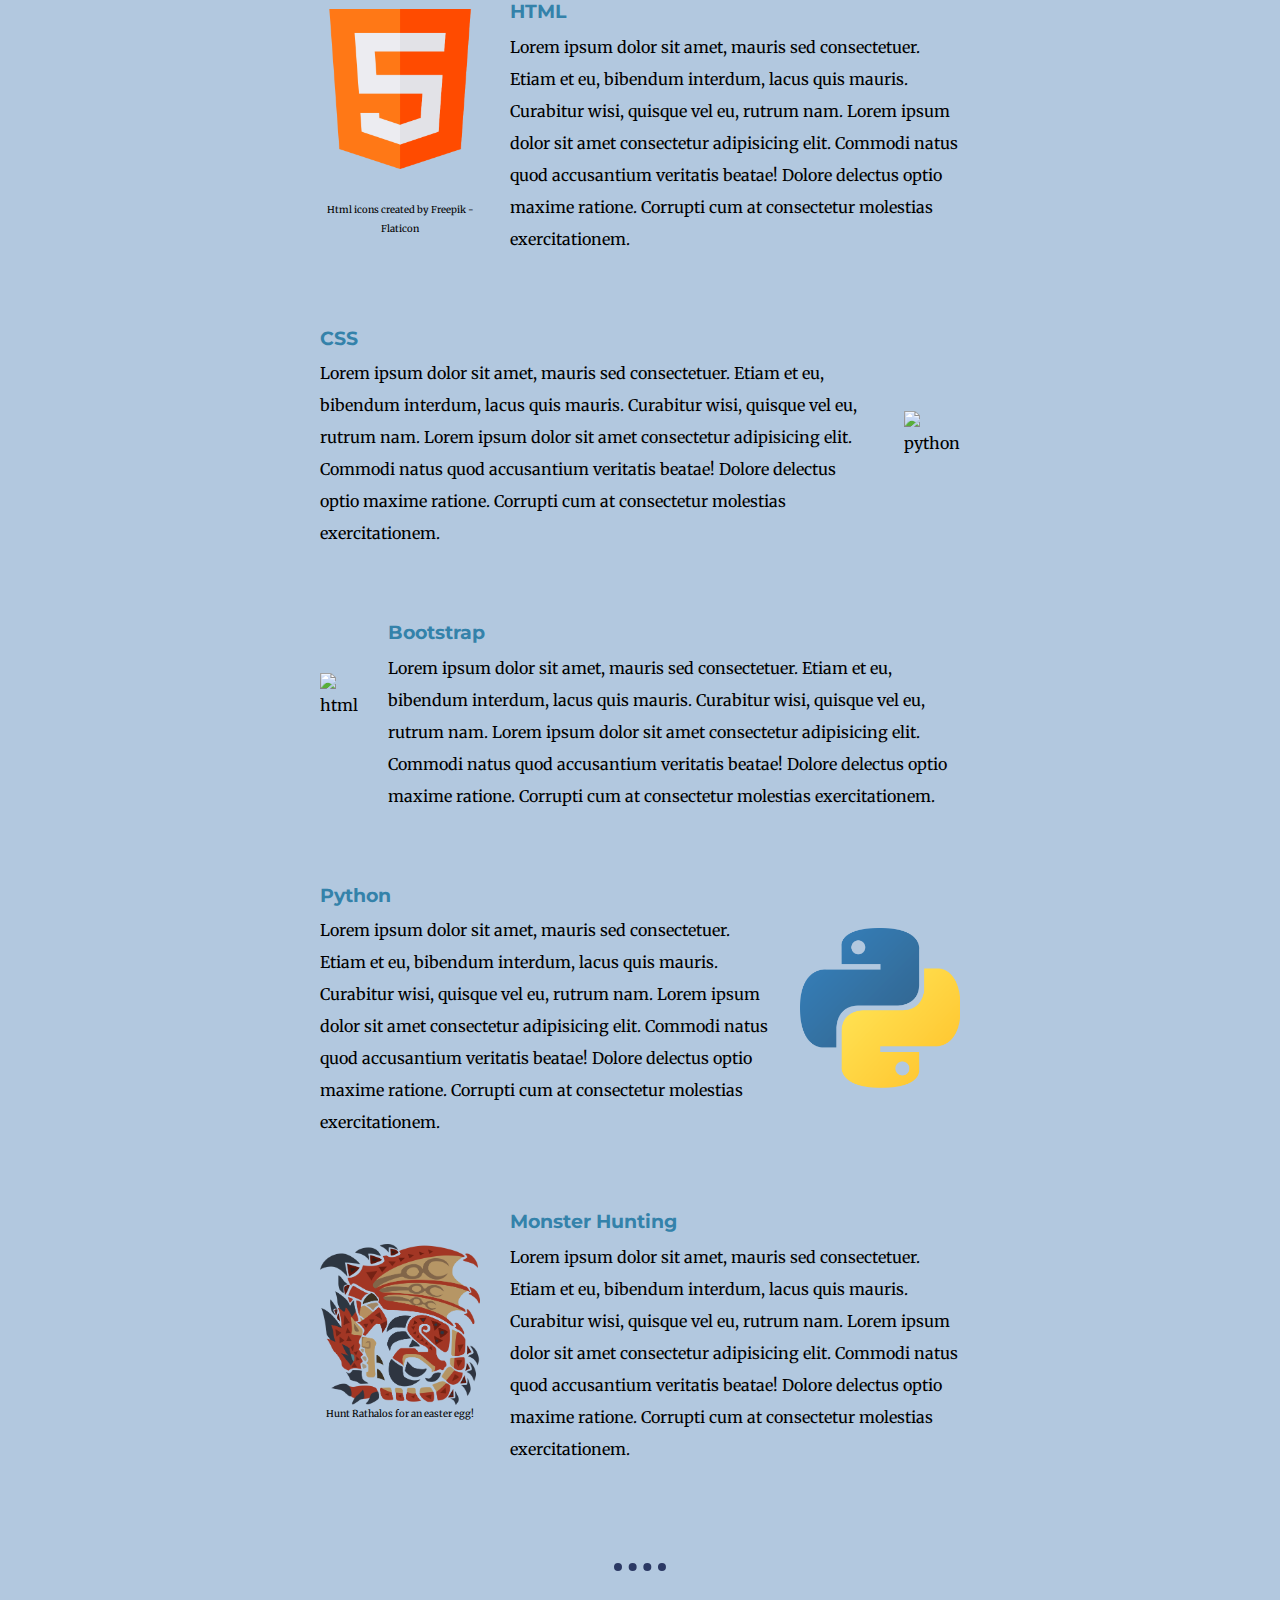
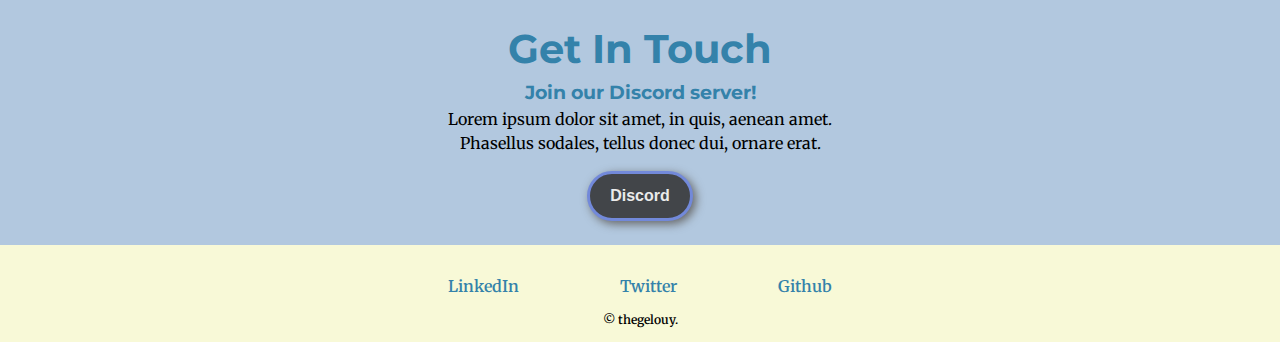
==== commit a61cb699: "Update index.html" ====
--- a/index.html
+++ b/index.html
@@ -20,8 +20,8 @@
 
     <div class="top-container">
         <img src="assets/images/cloud.png" alt="cloud" class="cloud" id="first-cloud">
-        <h1>Full stack weeb</h1>
-        <h2>I am</h2>
+        <h1>Jeffrey Angelo Uy</h1>
+        <h2>Computer Science Student</h2>
         <img src="assets/images/cloud.png" alt="cloud" class="cloud" id="second-cloud">
         <img src="assets/images/mountain.png" alt="mountain" id="mountain">
     </div>
@@ -30,11 +30,12 @@
 
         <div class="profile">
             <div class="circle-image">
-                <img src="assets/images/tomoya.png" alt="tomoya" id="tomoya">
+                <img src="assets/images/uy.jpg" alt="tomoya" id="tomoya">
 
             </div>
             <h2>Hello.</h2>
-            <p>Lorem ipsum dolor sit amet, vitae volutpat, dui conubia, dolor urna. Non auctor, montes nulla distinctio.
+            <p>I am a Computer Scientist that has a penchant for Python Programming, Machine Learning, MERN Stack, Web
+                Development, and Software Engineering.
             </p>
         </div>
 
@@ -64,6 +65,40 @@
 
             <div class="skill-row-python">
                 <div class="skill-img-python">
+                    <img class="" src="assets/images/css.png" alt="python">
+                </div>
+
+
+                <div class="skill-content">
+                    <h3>CSS</h3>
+                    <p class="skill-python-p">Lorem ipsum dolor sit amet, mauris sed consectetuer. Etiam et eu, bibendum
+                        interdum, lacus quis mauris. Curabitur wisi, quisque vel eu, rutrum nam. Lorem ipsum dolor sit
+                        amet
+                        consectetur adipisicing elit.
+                        Commodi natus quod accusantium veritatis beatae! Dolore delectus optio maxime ratione. Corrupti
+                        cum
+                        at consectetur molestias exercitationem. </p>
+                </div>
+            </div>
+
+            <div class="skill-row-html">
+                <div class="skill-img-html">
+                    <img class="" src="assets/images/bootstrap.svg" alt="html"><br>
+                </div>
+                <div class="skill-content">
+                    <h3>Bootstrap</h3>
+                    <p class="skill-html-p">Lorem ipsum dolor sit amet, mauris sed consectetuer. Etiam et eu, bibendum
+                        interdum, lacus quis mauris. Curabitur wisi, quisque vel eu, rutrum nam. Lorem ipsum dolor sit
+                        amet
+                        consectetur adipisicing elit.
+                        Commodi natus quod accusantium veritatis beatae! Dolore delectus optio maxime ratione. Corrupti
+                        cum
+                        at consectetur molestias exercitationem.</p>
+                </div>
+            </div>
+
+            <div class="skill-row-python">
+                <div class="skill-img-python">
                     <img class="" src="assets/images/python.png" alt="python">
                 </div>
 
@@ -80,10 +115,14 @@
                 </div>
             </div>
 
+
             <div class="skill-row-mh">
                 <div class="skill-img-mh" id="skill-img-mh">
                     <img id="mh-img" onclick="changeBackgroundColor('red');" src="assets/images/rathalos.png"
                         alt="rathalos">
+                    <a href="#" class="img-attribute" title="html icons" target="_blank">
+                        Hunt Rathalos for an easter egg!
+                    </a>
                 </div>
                 <div class="skill-content">
                     <h3>Monster Hunting</h3>
@@ -125,4 +164,4 @@
     </div>
 </body>
 
-</html>+</html>
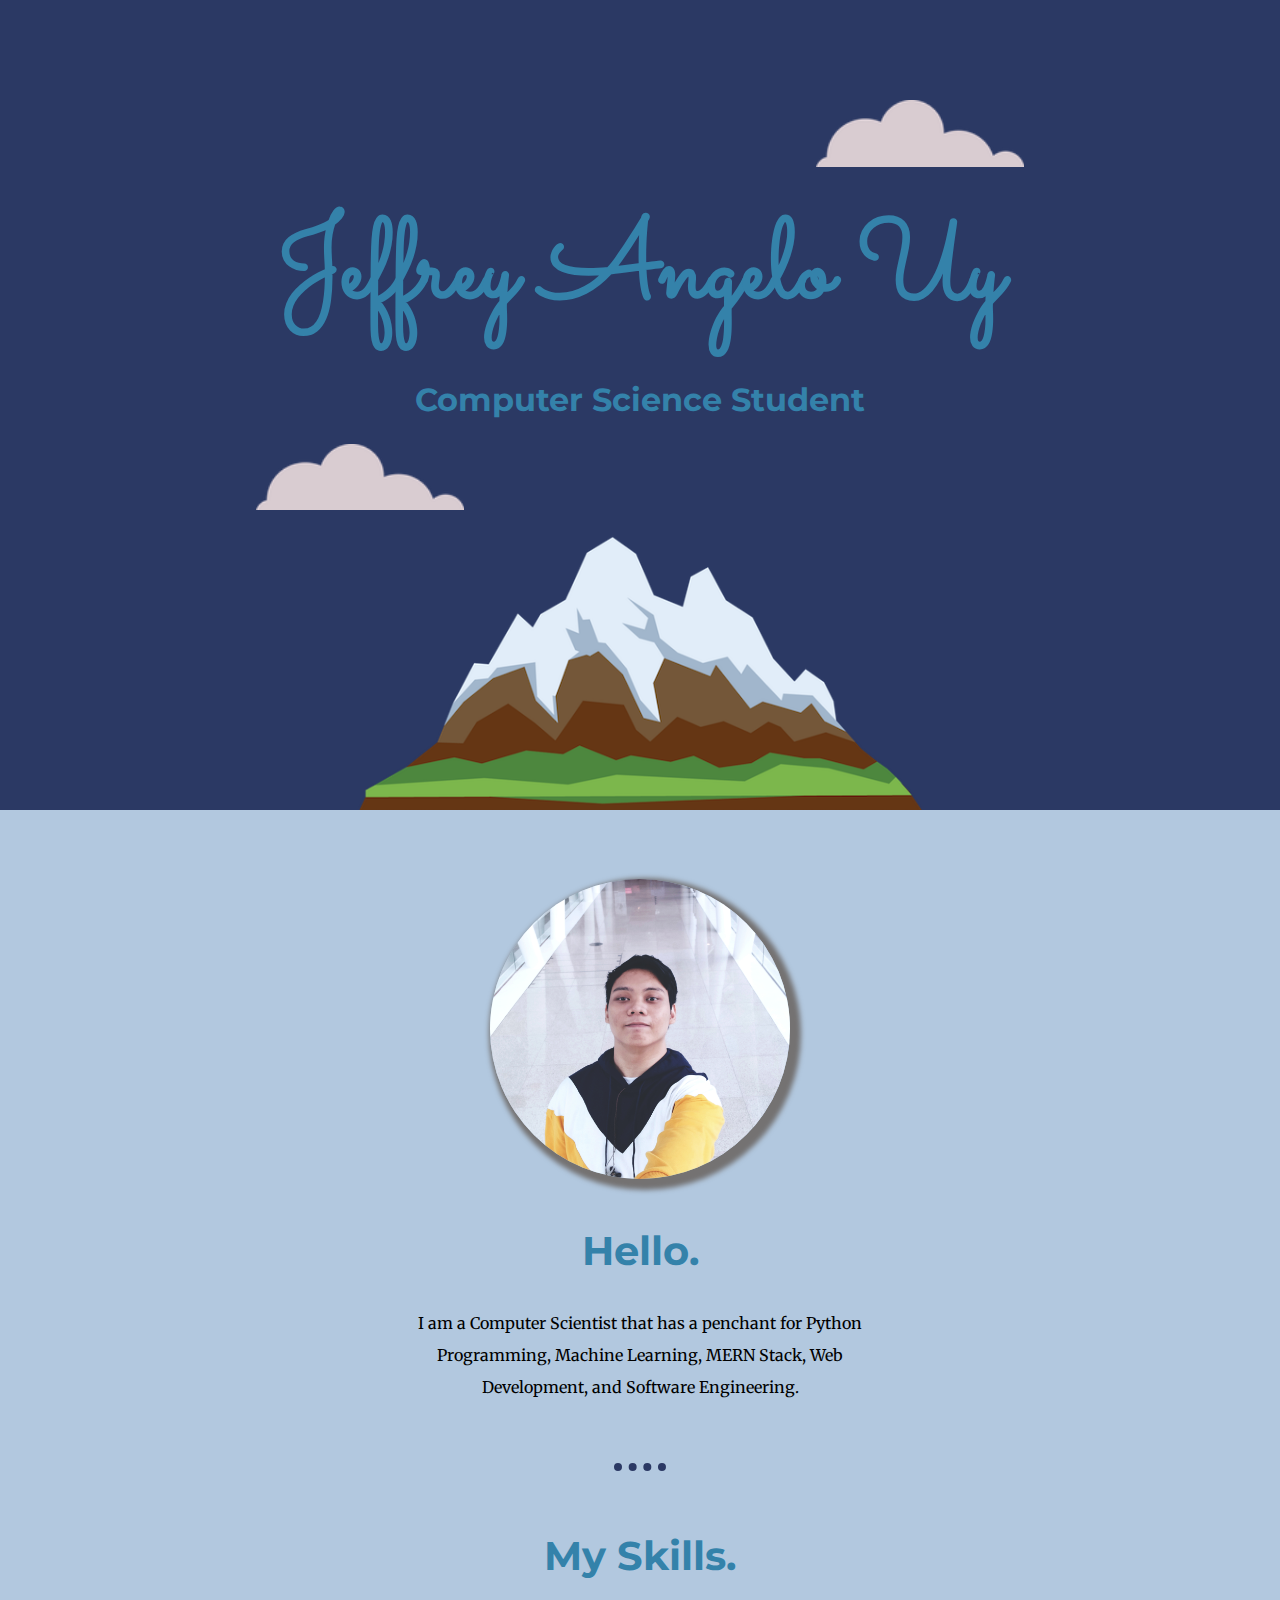
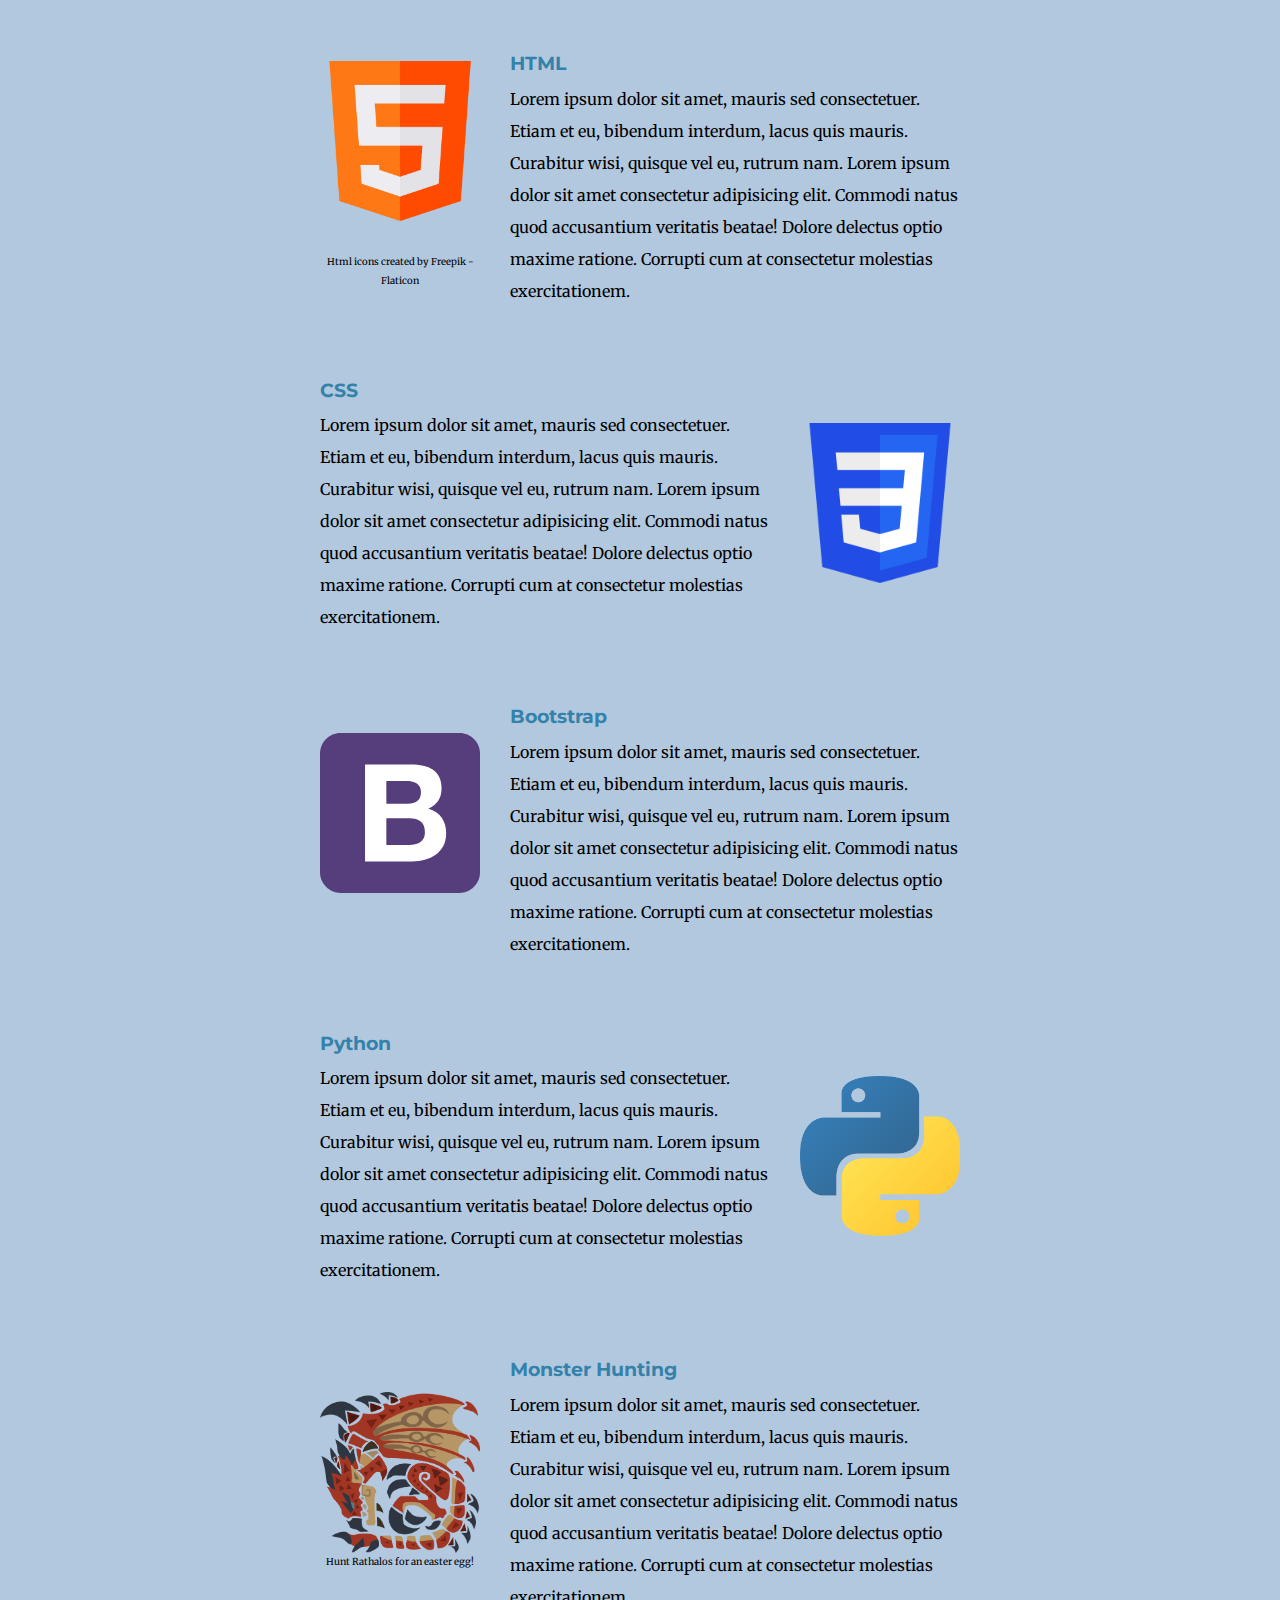
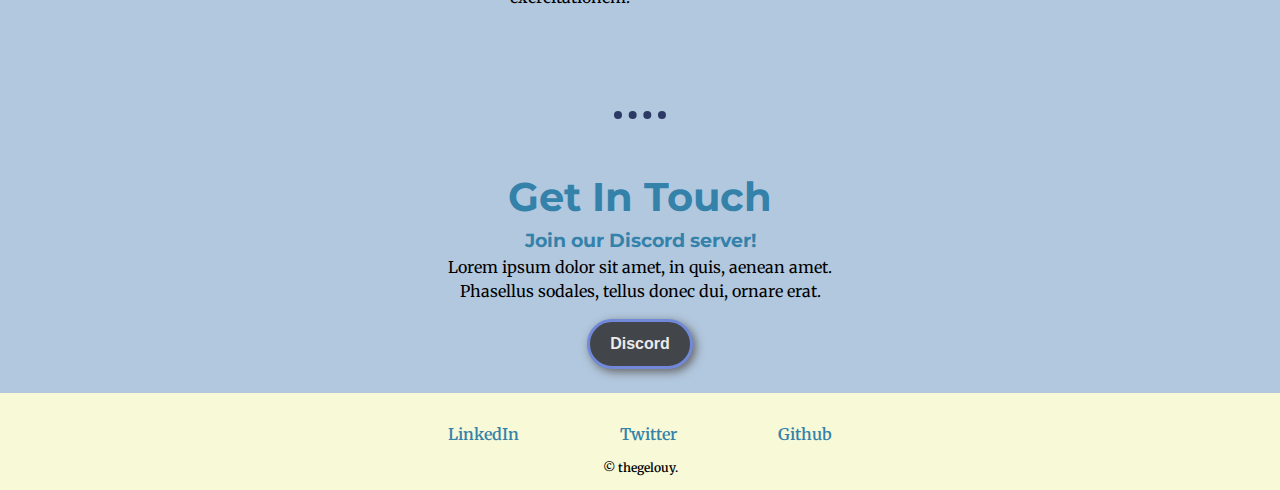
==== commit d54e89f4: "Update index.html" ====
--- a/index.html
+++ b/index.html
@@ -5,7 +5,7 @@
     <meta charset="UTF-8">
     <meta http-equiv="X-UA-Compatible" content="IE=edge">
     <meta name="viewport" content="width=device-width, initial-scale=1.0">
-    <title>CSS Code Along</title>
+    <title>thegelouy | Site</title>
     <link rel="stylesheet" href="assets/style.css">
     <link rel="shortcut icon" href="assets/images/favicon.ico" type="image/x-icon">
     <link rel="preconnect" href="https://fonts.googleapis.com">
--- a/assets/style.css
+++ b/assets/style.css
@@ -48,7 +48,7 @@
 }
 
 .top-container > h2, .top-container > h3{
-    font-size: 3rem;
+    font-size: 2rem;
 }
 
 .cloud {
@@ -78,9 +78,10 @@
 } 
 
 .profile{
-    margin: 3.75rem auto;
-    text-align: center ;
-    width: 50%;
+    margin: 2.75rem auto 3.75rem;
+    text-align: center;
+    line-height: 2;
+    width: 40%;
 }
 
 .circle-image{
@@ -94,7 +95,7 @@
 
 .circle-image img{
     height: 100%;
-    margin: 0 auto 0 -125px;
+    margin: 0 auto 0 0;
 }
 
 .profile > h2{
@@ -366,19 +367,20 @@
         justify-content: center;
         margin: 0 auto;
         overflow: hidden;
+        padding: 0 0.75rem 0;
         padding-top: 3.25rem;
         row-gap: 0.75rem;
         text-align: center;
     }
     
     .top-container > h1{
-        font-size: 4rem;
-        line-height: 0.95;
+        font-size: 3.5rem;
+        line-height: 1.345;
     }
     
     .top-container > h2, .top-container > h3{
         font-size: 1.5rem;
-        line-height: 0.25;
+        line-height: 1.55;
     }
     
     .cloud {
@@ -424,7 +426,7 @@
     
     .circle-image img{
         height: 100%;
-        margin: 0 auto 0 -82.5px;
+        margin: 0 auto 0 0;
     }
     
     .profile > h2{
@@ -528,4 +530,4 @@
         text-decoration: none;
       }
       
-  }+  }
